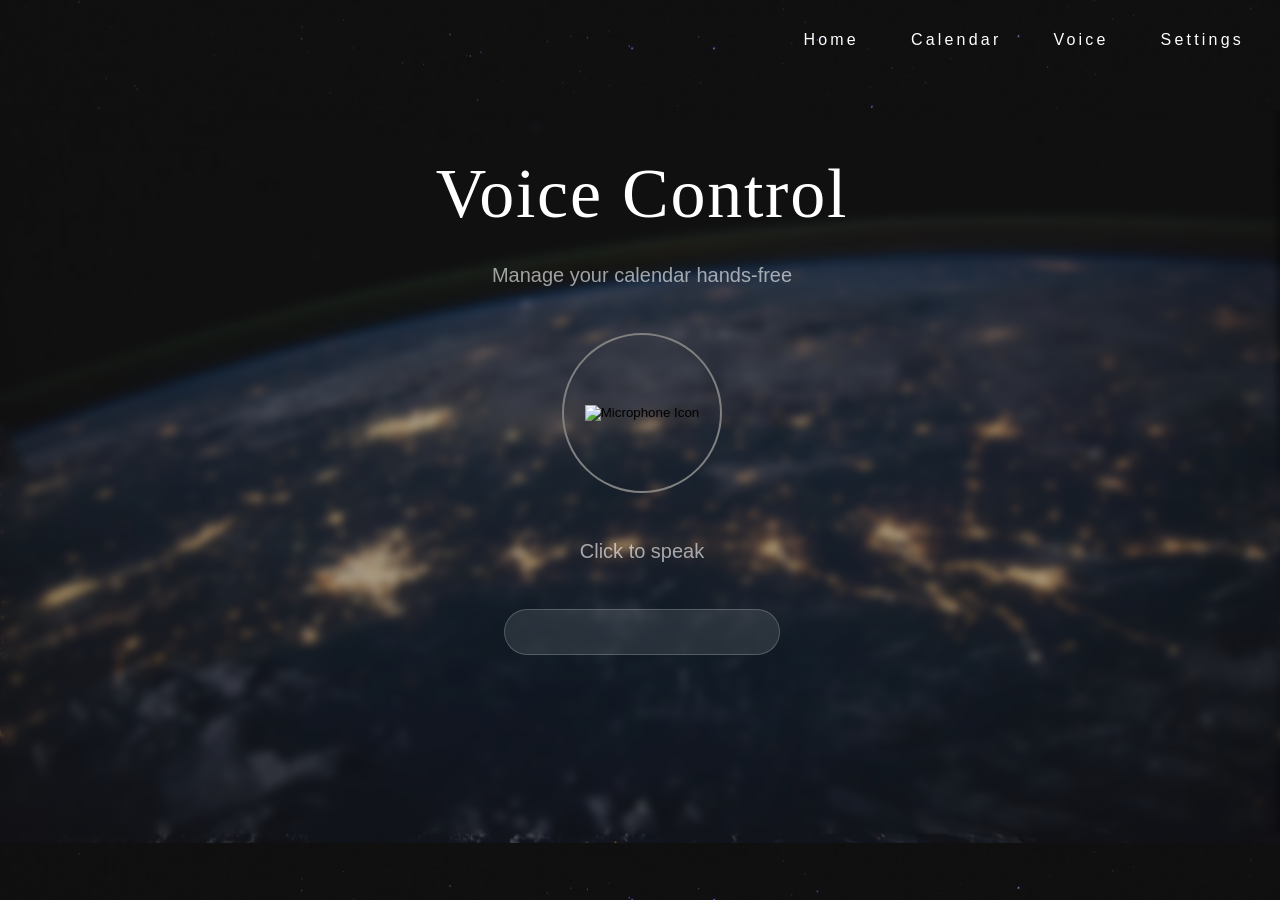
==== frontend/index.html @ 43124d57 "integrate with backend" ====
<!DOCTYPE html>
<html lang="en">
<head>
    <meta charset="UTF-8">
    <meta name="viewport" content="width=device-width, initial-scale=1.0">
    <title>VoiceCal</title>
    <link rel="stylesheet" href="styles.css">

</head>
<body>

    <div class="top-bar">
        <button class="top-bar-btn">Home</button>
        <button class="top-bar-btn">Calendar</button>
        <button class="top-bar-btn">Voice</button>
        <button class="top-bar-btn">Settings</button>

    </div>



    <div class="main-container">
        <h1 class="container-title">Voice Control</h1>
        <p class="container-desc">Manage your calendar hands-free</p>
        <button class="primary-button">
            <img src="components/microphone.png" alt="Microphone Icon" class="button-icon">
        </button>

        <p class="container-desc2">Click to speak</p>

        <div class="speech-container">
        <p id="status"></p>
        </div>

    </div>

    <script src="script.js"></script>
</body>
</html>
---- frontend/styles.css ----
body{
    margin: 0;
    padding: 0;
    background-image: url(components/Earth-wallpaper.png);
    background-size: cover;
    background-position: center;
    
}

body::before {
    content: '';
    position: fixed;
    top: 0;
    left: 0;
    width: 100%;
    height: 100%;
    background-color: rgba(38, 38, 38, 0.4); 
    pointer-events: none;
    z-index: 0;
}

.top-bar, .main-container {
    position: relative;
    z-index: 1;
}

.top-bar{
    background-color: transparent;
    width: 100%;
    height: 80px;
    position: fixed;
    top: 0;
    left: 0;
    display: flex;
    justify-content: flex-end;
    align-items: center;
}

.top-bar-btn{
    background-color: transparent;
    border: none;
    color: white;
    font-size: 16px;
    margin-right: 20px;
    cursor: pointer;
    padding: 8px 16px;        
    letter-spacing: 0.2em;         
    transition: all 0.3s ease;   
}


.top-bar-btn:hover {
    opacity: 0.8;
    letter-spacing: 0.25em;
}



.main-container{
    display: flex;
    flex-direction: column;
    align-items: center;
    justify-self: center;
    margin-top: 110px;
    width: 100vw;
    height: 80vh;
    font-family: Arial, sans-serif;
    background-color: transparent;
    backdrop-filter: blur(4px);  /* Try change here  (delete or change the px)*/
    border: 2px solid transparent;
}

.container-title{
    color: white;
    font-size: 70px;
    line-height: 1;
    font-weight: 300;
    letter-spacing: 0.025em;
    margin-bottom: 1rem;  
    font-family: ui-serif, Georgia, Cambria, "Times New Roman", Times, serif;

}

.container-desc{
    color: rgba(255, 255, 255, 0.6);
    font-size: 20px;
    line-height: 1.25rem;
    margin-bottom: 3rem;
}

.primary-button{
    background-color: transparent;
    border-radius: 50%;
    border: 2px solid grey;
    width: 160px;
    height: 160px;
    backdrop-filter: blur(4px);
}

.primary-button:hover{
    background-color: rgba(255, 255, 255, 0.1);
    border-color: white;
    cursor: pointer;   
}

.button-icon{
    width: 80px;
    height: 80px;
}

.container-desc2{
    color: rgba(255, 255, 255, 0.6);
    font-size: 20px;
    line-height: 1.25rem;
    margin-top: 3rem;
    margin-bottom: 3rem;
    font-weight: 300;

}


.speech-container{
    display: flex;
    align-items: center;
    justify-content: center;
    padding: 12px 12px;
    border-radius: 9999px;
    background-color: rgba(255, 255, 255, 0.1);
    backdrop-filter: blur(4px);
    border: 1px solid rgba(255, 255, 255, 0.2);
    width: 250px;
    height: 20px;
}

#status{
    color: rgba(255, 255, 255, 0.6);
    font-size: 15px;
    line-height: 1.25rem;
    margin-top: 3rem;
    margin-bottom: 3rem;
    font-weight: 300;

}
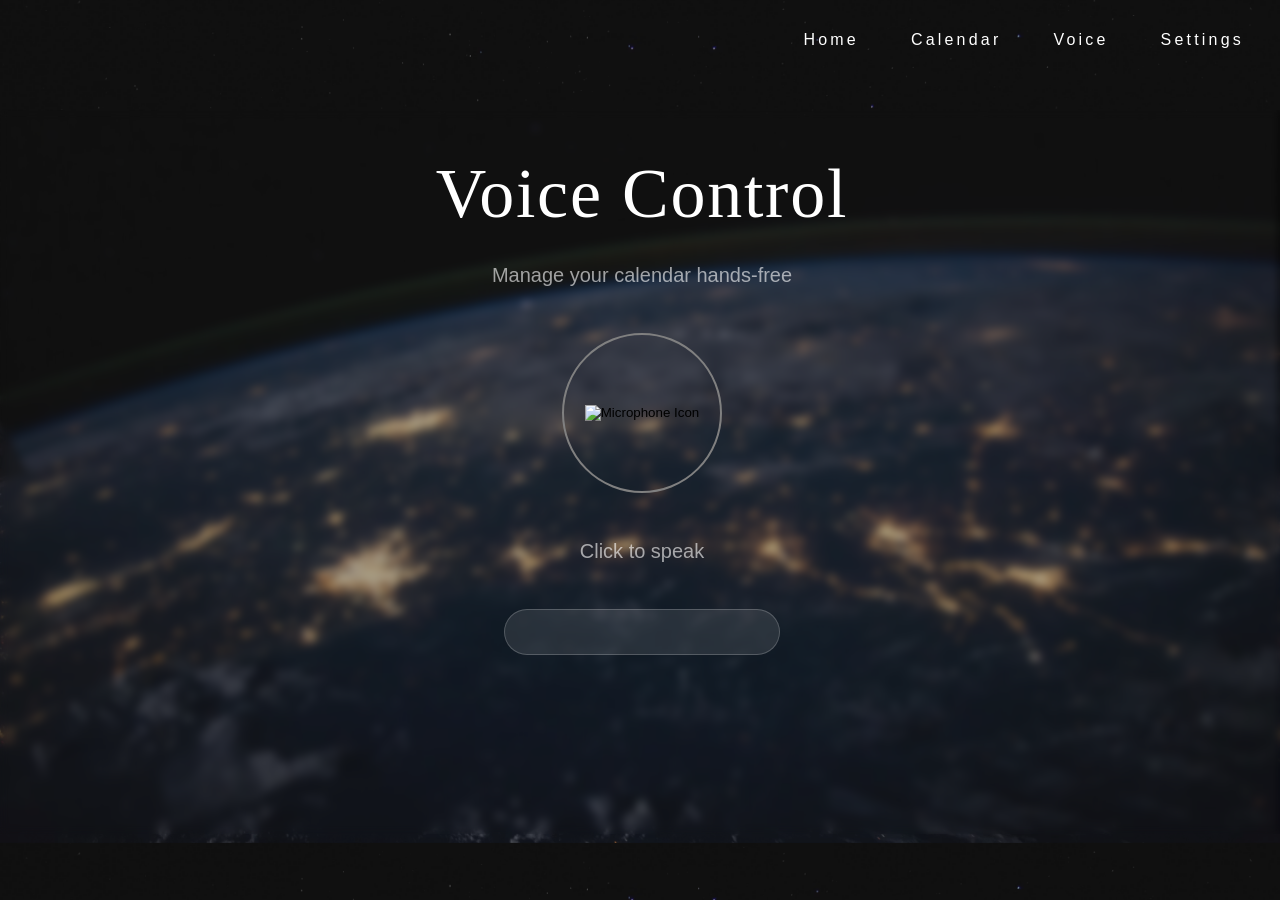
==== commit 45fe3977: "Added event listener to the home button to navigate back to homepage.html but MOVE IT LATER TO SCRIP" ====
--- a/frontend/index.html
+++ b/frontend/index.html
@@ -10,7 +10,7 @@
 <body>
 
     <div class="top-bar">
-        <button class="top-bar-btn">Home</button>
+        <button id="home-btn" class="top-bar-btn">Home</button>
         <button class="top-bar-btn">Calendar</button>
         <button class="top-bar-btn">Voice</button>
         <button class="top-bar-btn">Settings</button>
@@ -35,6 +35,7 @@
     </div>
 
     <script src="script.js"></script>
+    <script src="script2.js"></script>
 </body>
 </html>
 
--- a/frontend/styles.css
+++ b/frontend/styles.css
@@ -4,6 +4,7 @@
     background-image: url(components/Earth-wallpaper.png);
     background-size: cover;
     background-position: center;
+    overflow: hidden;
     
 }
 
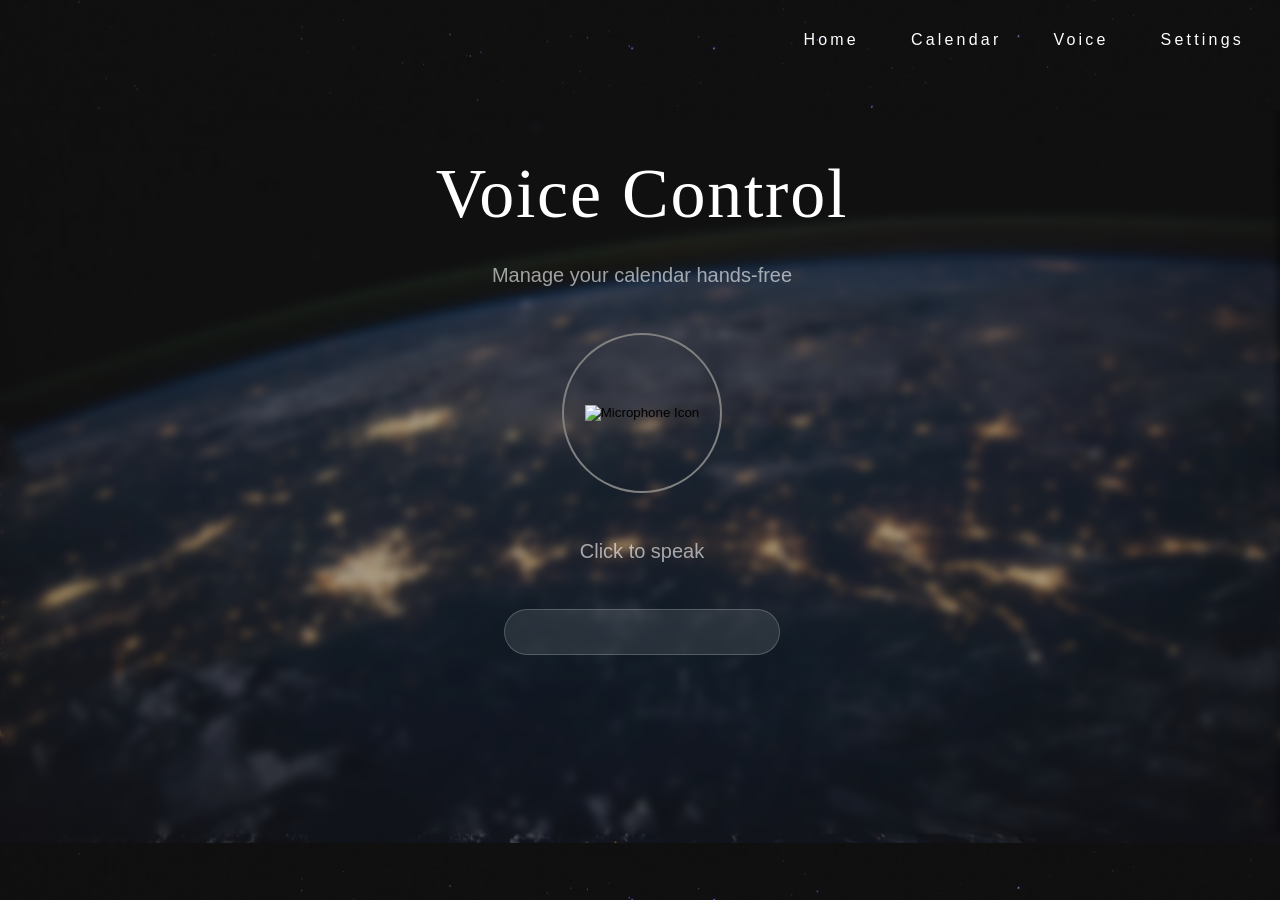
==== commit f11b299e: "ready to deploy" ====
--- a/frontend/index.html
+++ b/frontend/index.html
@@ -10,7 +10,7 @@
 <body>
 
     <div class="top-bar">
-        <button id="home-btn" class="top-bar-btn">Home</button>
+        <button class="top-bar-btn">Home</button>
         <button class="top-bar-btn">Calendar</button>
         <button class="top-bar-btn">Voice</button>
         <button class="top-bar-btn">Settings</button>
@@ -22,7 +22,7 @@
     <div class="main-container">
         <h1 class="container-title">Voice Control</h1>
         <p class="container-desc">Manage your calendar hands-free</p>
-        <button class="primary-button">
+        <button class="primary-button", id="micButton">
             <img src="components/microphone.png" alt="Microphone Icon" class="button-icon">
         </button>
 
@@ -35,7 +35,6 @@
     </div>
 
     <script src="script.js"></script>
-    <script src="script2.js"></script>
 </body>
 </html>
 
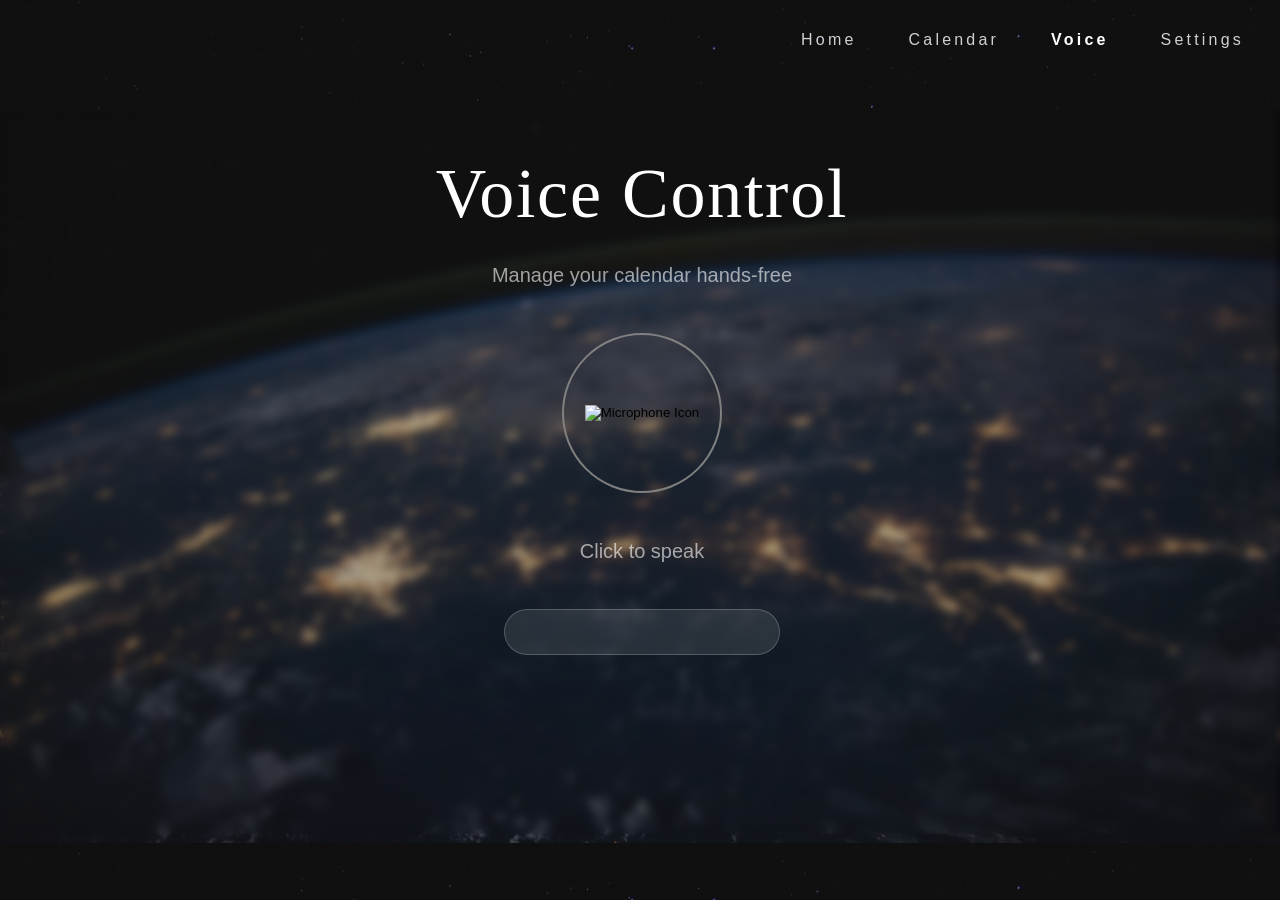
==== commit aa5598fa: "Upgraded UI Fixed the homepage.html but missing a right side component (will follow-up), filled both" ====
--- a/frontend/index.html
+++ b/frontend/index.html
@@ -10,9 +10,9 @@
 <body>
 
     <div class="top-bar">
-        <button class="top-bar-btn">Home</button>
+        <button id="homepage" class="top-bar-btn">Home</button>
         <button class="top-bar-btn">Calendar</button>
-        <button class="top-bar-btn">Voice</button>
+        <button id="voicepage" class="top-bar-btn">Voice</button>
         <button class="top-bar-btn">Settings</button>
 
     </div>
--- a/frontend/styles.css
+++ b/frontend/styles.css
@@ -5,6 +5,7 @@
     background-size: cover;
     background-position: center;
     overflow: hidden;
+    
     
 }
 
@@ -18,6 +19,7 @@
     background-color: rgba(38, 38, 38, 0.4); 
     pointer-events: none;
     z-index: 0;
+    
 }
 
 .top-bar, .main-container {
@@ -40,13 +42,20 @@
 .top-bar-btn{
     background-color: transparent;
     border: none;
-    color: white;
+    color: rgba(255, 255, 255, 0.809);
     font-size: 16px;
     margin-right: 20px;
     cursor: pointer;
     padding: 8px 16px;        
     letter-spacing: 0.2em;         
-    transition: all 0.3s ease;   
+    transition: all 0.3s ease;  
+    animation-name: fadeInUp;
+    animation-duration: 3s; 
+}
+
+#voicepage{
+    color: white;
+    font-weight: 800;
 }
 
 
@@ -79,6 +88,8 @@
     letter-spacing: 0.025em;
     margin-bottom: 1rem;  
     font-family: ui-serif, Georgia, Cambria, "Times New Roman", Times, serif;
+    animation-name: fadeIn;
+    animation-duration: 2s;
 
 }
 
@@ -87,6 +98,8 @@
     font-size: 20px;
     line-height: 1.25rem;
     margin-bottom: 3rem;
+    animation-name: pulse;
+    animation-duration: 0.6s;
 }
 
 .primary-button{
@@ -102,6 +115,12 @@
     background-color: rgba(255, 255, 255, 0.1);
     border-color: white;
     cursor: pointer;   
+}
+
+.primary-button:active{
+    background-color: rgb(255, 0, 0);
+    border-color: white;
+    box-shadow: rgba(255, 75, 75, 0.644) 0px 0px 10px, rgb(255, 138, 138) 0px 0px 20px, rgba(250, 75, 75, 0.714) 0px 0px 30px;
 }
 
 .button-icon{
@@ -116,6 +135,8 @@
     margin-top: 3rem;
     margin-bottom: 3rem;
     font-weight: 300;
+    animation-name: fadeInUp;
+    animation-duration: 1s;
 
 }
 
@@ -131,6 +152,8 @@
     border: 1px solid rgba(255, 255, 255, 0.2);
     width: 250px;
     height: 20px;
+    animation-name: fadeIn;
+    animation-duration: 4s;
 }
 
 #status{
@@ -143,6 +166,101 @@
 
 }
 
-
-
-
+@keyframes playfulBounce {
+  0%, 100% {
+    transform: translateY(0);
+  }
+  40% {
+    transform: translateY(-16px);
+  }
+  60% {
+    transform: translateY(-8px);
+  }
+}
+
+@keyframes pulse {
+    0% {
+        transform: scale(1);
+        opacity: 1;
+    }
+    50% {
+        transform: scale(1.05);
+        opacity: 0.8;
+    }
+    100% {
+        transform: scale(1);
+        opacity: 1;
+    }
+}
+
+@keyframes fadeIn {
+    from {
+        opacity: 0;
+    }
+    to {
+        opacity: 1;
+    }
+}
+
+@keyframes fadeInUp {
+    from {
+        opacity: 0;
+        transform: translateY(20px);
+    }
+    to {
+        opacity: 1;
+        transform: translateY(0);
+    }
+}
+
+@keyframes fadeInLeft {
+    from {
+        opacity: 0;
+        transform: translateX(-20px);
+    }
+    to {
+        opacity: 1;
+        transform: translateX(0);
+    }
+}
+
+@keyframes fadeInRight {
+    from {
+        opacity: 0;
+        transform: translateX(20px);
+    }
+    to {
+        opacity: 1;
+        transform: translateX(0);
+    }
+}
+
+
+@keyframes fadeInUpExtra{
+    from {
+        opacity: 0;
+        transform: translateY(40px);
+    }
+
+    to{
+        opacity: 1;
+        transform: translateY(0);
+    }
+}
+
+
+@keyframes fadeInDown {
+    from {
+        opacity: 0;
+        transform: translateY(-20px);
+    }
+    to {
+        opacity: 1;
+        transform: translateY(0);
+    }
+}
+    
+
+
+
+
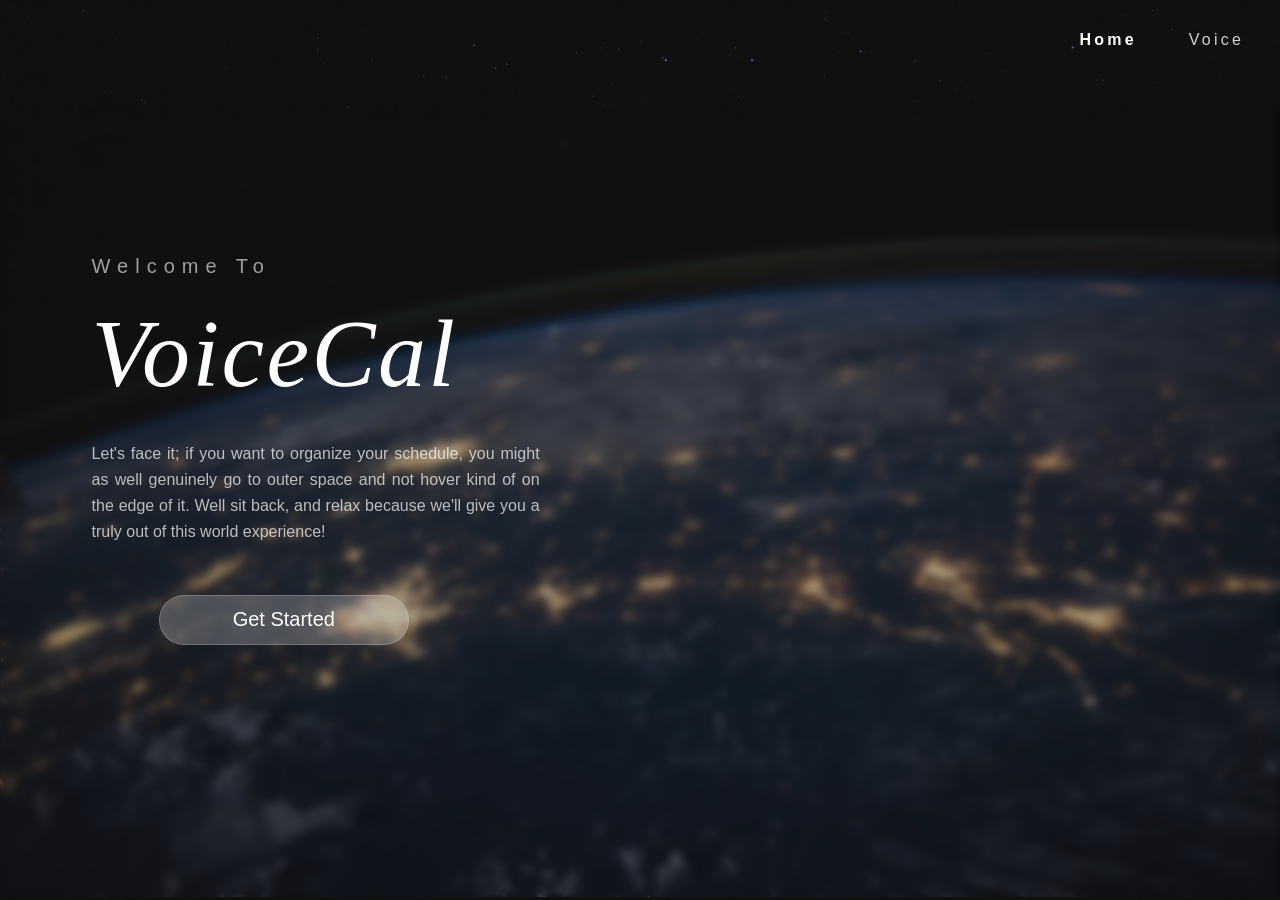
==== commit 82667e75: "fix button issues" ====
--- a/frontend/index.html
+++ b/frontend/index.html
@@ -5,40 +5,34 @@
     <meta name="viewport" content="width=device-width, initial-scale=1.0">
     <title>VoiceCal</title>
     <link rel="stylesheet" href="styles.css">
-
 </head>
 <body>
 
     <div class="top-bar">
         <button id="homepage" class="top-bar-btn">Home</button>
-        <button class="top-bar-btn">Calendar</button>
         <button id="voicepage" class="top-bar-btn">Voice</button>
-        <button class="top-bar-btn">Settings</button>
-
     </div>
-
-
 
     <div class="main-container">
         <h1 class="container-title">Voice Control</h1>
         <p class="container-desc">Manage your calendar hands-free</p>
-        <button class="primary-button", id="micButton">
+
+        <button class="primary-button" id="micButton">
             <img src="components/microphone.png" alt="Microphone Icon" class="button-icon">
         </button>
 
-        <p class="container-desc2">Click to speak</p>
+        <p class="container-desc2">Tap to speak &middot; tap again to stop</p>
 
         <div class="speech-container">
-        <p id="status"></p>
+            <p id="status">Ready when you are</p>
         </div>
 
+        <button id="calendarButton" class="calendar-button">
+            <span class="calendar-dot"></span>
+            Open Google Calendar
+        </button>
     </div>
 
     <script src="script.js"></script>
 </body>
 </html>
-
-
-
-
-
--- a/frontend/styles.css
+++ b/frontend/styles.css
@@ -103,29 +103,95 @@
 }
 
 .primary-button{
-    background-color: transparent;
+    display: flex;
+    align-items: center;
+    justify-content: center;
+    background-color: rgba(255, 255, 255, 0.05);
     border-radius: 50%;
-    border: 2px solid grey;
+    border: 2px solid rgba(255, 255, 255, 0.35);
     width: 160px;
     height: 160px;
     backdrop-filter: blur(4px);
+    cursor: pointer;
+    /* animate shape + colour changes so the circle->square recording state morphs smoothly */
+    transition: background-color 0.3s ease, border-color 0.3s ease,
+                border-radius 0.35s ease, box-shadow 0.3s ease, transform 0.15s ease;
 }
 
 .primary-button:hover{
-    background-color: rgba(255, 255, 255, 0.1);
+    background-color: rgba(255, 255, 255, 0.12);
     border-color: white;
-    cursor: pointer;   
 }
 
 .primary-button:active{
-    background-color: rgb(255, 0, 0);
-    border-color: white;
-    box-shadow: rgba(255, 75, 75, 0.644) 0px 0px 10px, rgb(255, 138, 138) 0px 0px 20px, rgba(250, 75, 75, 0.714) 0px 0px 30px;
+    transform: scale(0.96);
+}
+
+/* ===== RECORDING STATE ===== */
+/* While the browser is listening, the mic button morphs into a glowing red
+   square so it's obvious recording is in progress. Removing the class restores
+   the normal circular button. */
+.primary-button.recording{
+    background-color: rgb(220, 38, 38);
+    border-color: rgba(255, 138, 138, 0.9);
+    border-radius: 28px;
+    animation: recordPulse 1.4s ease-in-out infinite;
+}
+
+.primary-button.recording .button-icon{
+    /* render the mic icon in white-ish tone while recording */
+    filter: brightness(0) invert(1);
+}
+
+@keyframes recordPulse {
+    0%, 100% {
+        box-shadow: 0 0 0 0 rgba(220, 38, 38, 0.55);
+        transform: scale(1);
+    }
+    50% {
+        box-shadow: 0 0 0 22px rgba(220, 38, 38, 0);
+        transform: scale(1.06);
+    }
 }
 
 .button-icon{
     width: 80px;
     height: 80px;
+}
+
+/* ===== CALENDAR VERIFY BUTTON ===== */
+.calendar-button{
+    display: none; /* shown by script.js once the session is confirmed */
+    align-items: center;
+    gap: 10px;
+    margin-top: 1.5rem;
+    padding: 12px 22px;
+    border-radius: 9999px;
+    background-color: rgba(255, 255, 255, 0.12);
+    border: 1px solid rgba(255, 255, 255, 0.25);
+    backdrop-filter: blur(4px);
+    color: rgba(255, 255, 255, 0.92);
+    font-size: 15px;
+    font-family: Verdana, Geneva, Tahoma, sans-serif;
+    letter-spacing: 0.02em;
+    cursor: pointer;
+    transition: all 0.25s ease;
+    animation-name: fadeInUp;
+    animation-duration: 1.5s;
+}
+
+.calendar-button:hover{
+    background-color: rgba(255, 255, 255, 0.22);
+    border-color: rgba(255, 255, 255, 0.5);
+    transform: translateY(-1px);
+}
+
+.calendar-dot{
+    width: 9px;
+    height: 9px;
+    border-radius: 50%;
+    background-color: #34d399;
+    box-shadow: 0 0 8px #34d399;
 }
 
 .container-desc2{
@@ -145,25 +211,24 @@
     display: flex;
     align-items: center;
     justify-content: center;
-    padding: 12px 12px;
+    padding: 14px 24px;
     border-radius: 9999px;
     background-color: rgba(255, 255, 255, 0.1);
     backdrop-filter: blur(4px);
     border: 1px solid rgba(255, 255, 255, 0.2);
-    width: 250px;
-    height: 20px;
+    min-width: 250px;
+    max-width: 80vw;
+    text-align: center;
     animation-name: fadeIn;
     animation-duration: 4s;
 }
 
 #status{
-    color: rgba(255, 255, 255, 0.6);
+    color: rgba(255, 255, 255, 0.75);
     font-size: 15px;
-    line-height: 1.25rem;
-    margin-top: 3rem;
-    margin-bottom: 3rem;
+    line-height: 1.4;
+    margin: 0;
     font-weight: 300;
-
 }
 
 @keyframes playfulBounce {
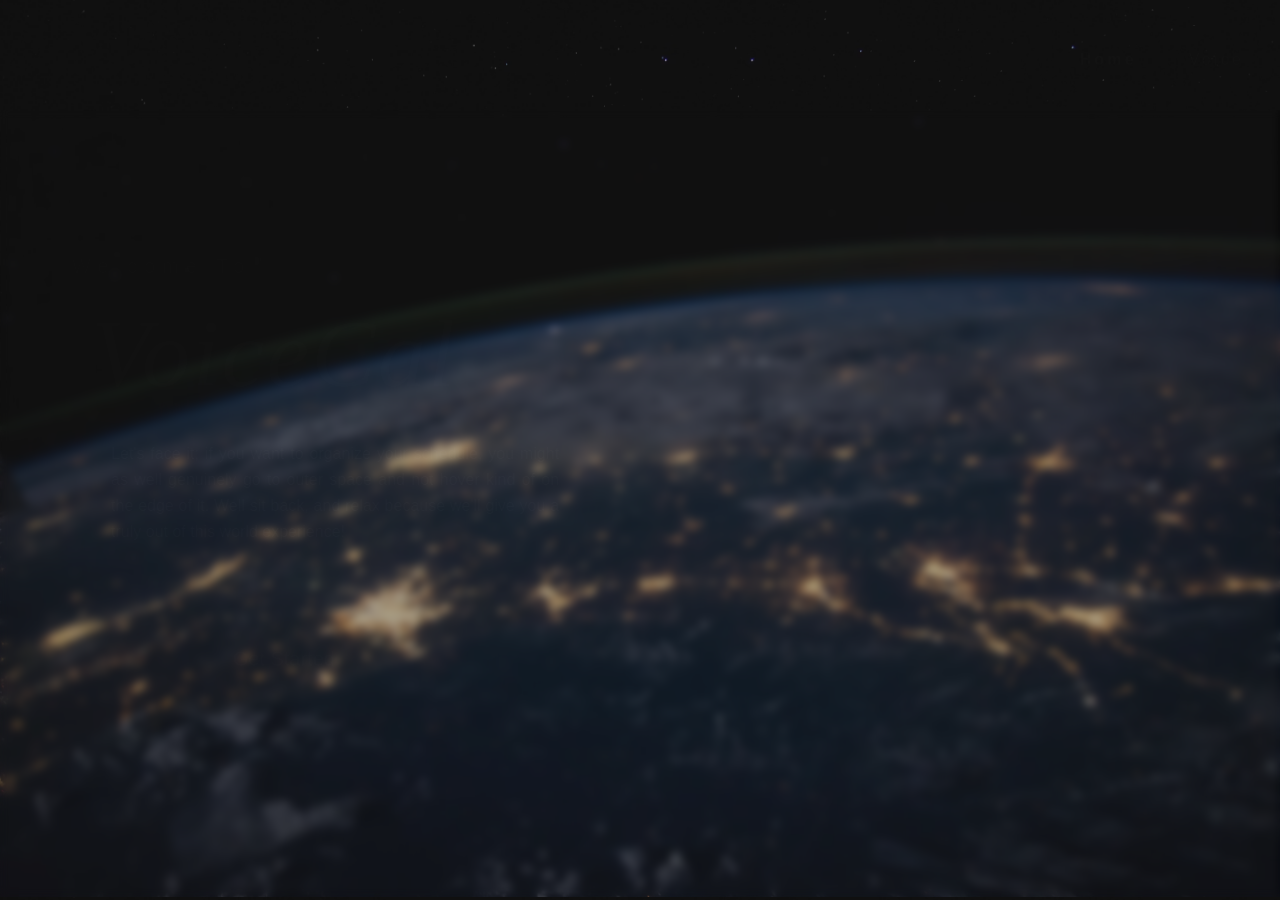
==== commit d243999a: "clean up css code" ====
--- a/frontend/index.html
+++ b/frontend/index.html
@@ -4,6 +4,7 @@
     <meta charset="UTF-8">
     <meta name="viewport" content="width=device-width, initial-scale=1.0">
     <title>VoiceCal</title>
+    <link rel="stylesheet" href="shared.css">
     <link rel="stylesheet" href="styles.css">
 </head>
 <body>
--- a/frontend/shared.css
+++ b/frontend/shared.css
@@ -0,0 +1,95 @@
+/* ===== SHARED STYLES =====
+   Common layout, top bar and animations used by both index.html (voice page)
+   and homepage.html. Page-specific rules live in styles.css / styles2.css. */
+
+body::before {
+    content: '';
+    position: fixed;
+    top: 0;
+    left: 0;
+    width: 100%;
+    height: 100%;
+    background-color: rgba(38, 38, 38, 0.4);
+    pointer-events: none;
+    z-index: 0;
+}
+
+.top-bar, .main-container {
+    position: relative;
+    z-index: 1;
+}
+
+.top-bar{
+    background-color: transparent;
+    width: 100%;
+    height: 80px;
+    position: fixed;
+    top: 0;
+    left: 0;
+    display: flex;
+    justify-content: flex-end;
+    align-items: center;
+}
+
+.top-bar-btn{
+    background-color: transparent;
+    border: none;
+    color: rgba(255, 255, 255, 0.809);
+    font-size: 16px;
+    margin-right: 20px;
+    cursor: pointer;
+    padding: 8px 16px;
+    letter-spacing: 0.2em;
+    transition: all 0.3s ease;
+    animation-name: fadeInUp;
+    animation-duration: 3s;
+}
+
+.top-bar-btn:hover {
+    opacity: 0.8;
+    letter-spacing: 0.25em;
+}
+
+.main-container{
+    display: flex;
+    align-items: center;
+    justify-self: center;
+    margin-top: 110px;
+    width: 100vw;
+    font-family: Arial, sans-serif;
+    background-color: transparent;
+    backdrop-filter: blur(4px);
+    border: 2px solid transparent;
+}
+
+/* ===== ANIMATIONS ===== */
+@keyframes pulse {
+    0%   { transform: scale(1);    opacity: 1; }
+    50%  { transform: scale(1.05); opacity: 0.8; }
+    100% { transform: scale(1);    opacity: 1; }
+}
+
+@keyframes fadeIn {
+    from { opacity: 0; }
+    to   { opacity: 1; }
+}
+
+@keyframes fadeInUp {
+    from { opacity: 0; transform: translateY(20px); }
+    to   { opacity: 1; transform: translateY(0); }
+}
+
+@keyframes fadeInLeft {
+    from { opacity: 0; transform: translateX(-20px); }
+    to   { opacity: 1; transform: translateX(0); }
+}
+
+@keyframes fadeInRight {
+    from { opacity: 0; transform: translateX(20px); }
+    to   { opacity: 1; transform: translateX(0); }
+}
+
+@keyframes fadeInUpExtra {
+    from { opacity: 0; transform: translateY(40px); }
+    to   { opacity: 1; transform: translateY(0); }
+}
--- a/frontend/styles.css
+++ b/frontend/styles.css
@@ -1,3 +1,6 @@
+/* ===== VOICE PAGE (index.html) =====
+   Shared layout, top bar and animations live in shared.css. */
+
 body{
     margin: 0;
     padding: 0;
@@ -5,52 +8,6 @@
     background-size: cover;
     background-position: center;
     overflow: hidden;
-    
-    
-}
-
-body::before {
-    content: '';
-    position: fixed;
-    top: 0;
-    left: 0;
-    width: 100%;
-    height: 100%;
-    background-color: rgba(38, 38, 38, 0.4); 
-    pointer-events: none;
-    z-index: 0;
-    
-}
-
-.top-bar, .main-container {
-    position: relative;
-    z-index: 1;
-}
-
-.top-bar{
-    background-color: transparent;
-    width: 100%;
-    height: 80px;
-    position: fixed;
-    top: 0;
-    left: 0;
-    display: flex;
-    justify-content: flex-end;
-    align-items: center;
-}
-
-.top-bar-btn{
-    background-color: transparent;
-    border: none;
-    color: rgba(255, 255, 255, 0.809);
-    font-size: 16px;
-    margin-right: 20px;
-    cursor: pointer;
-    padding: 8px 16px;        
-    letter-spacing: 0.2em;         
-    transition: all 0.3s ease;  
-    animation-name: fadeInUp;
-    animation-duration: 3s; 
 }
 
 #voicepage{
@@ -58,26 +15,9 @@
     font-weight: 800;
 }
 
-
-.top-bar-btn:hover {
-    opacity: 0.8;
-    letter-spacing: 0.25em;
-}
-
-
-
 .main-container{
-    display: flex;
     flex-direction: column;
-    align-items: center;
-    justify-self: center;
-    margin-top: 110px;
-    width: 100vw;
     height: 80vh;
-    font-family: Arial, sans-serif;
-    background-color: transparent;
-    backdrop-filter: blur(4px);  /* Try change here  (delete or change the px)*/
-    border: 2px solid transparent;
 }
 
 .container-title{
@@ -86,11 +26,10 @@
     line-height: 1;
     font-weight: 300;
     letter-spacing: 0.025em;
-    margin-bottom: 1rem;  
+    margin-bottom: 1rem;
     font-family: ui-serif, Georgia, Cambria, "Times New Roman", Times, serif;
     animation-name: fadeIn;
     animation-duration: 2s;
-
 }
 
 .container-desc{
@@ -203,9 +142,7 @@
     font-weight: 300;
     animation-name: fadeInUp;
     animation-duration: 1s;
-
 }
-
 
 .speech-container{
     display: flex;
@@ -230,102 +167,3 @@
     margin: 0;
     font-weight: 300;
 }
-
-@keyframes playfulBounce {
-  0%, 100% {
-    transform: translateY(0);
-  }
-  40% {
-    transform: translateY(-16px);
-  }
-  60% {
-    transform: translateY(-8px);
-  }
-}
-
-@keyframes pulse {
-    0% {
-        transform: scale(1);
-        opacity: 1;
-    }
-    50% {
-        transform: scale(1.05);
-        opacity: 0.8;
-    }
-    100% {
-        transform: scale(1);
-        opacity: 1;
-    }
-}
-
-@keyframes fadeIn {
-    from {
-        opacity: 0;
-    }
-    to {
-        opacity: 1;
-    }
-}
-
-@keyframes fadeInUp {
-    from {
-        opacity: 0;
-        transform: translateY(20px);
-    }
-    to {
-        opacity: 1;
-        transform: translateY(0);
-    }
-}
-
-@keyframes fadeInLeft {
-    from {
-        opacity: 0;
-        transform: translateX(-20px);
-    }
-    to {
-        opacity: 1;
-        transform: translateX(0);
-    }
-}
-
-@keyframes fadeInRight {
-    from {
-        opacity: 0;
-        transform: translateX(20px);
-    }
-    to {
-        opacity: 1;
-        transform: translateX(0);
-    }
-}
-
-
-@keyframes fadeInUpExtra{
-    from {
-        opacity: 0;
-        transform: translateY(40px);
-    }
-
-    to{
-        opacity: 1;
-        transform: translateY(0);
-    }
-}
-
-
-@keyframes fadeInDown {
-    from {
-        opacity: 0;
-        transform: translateY(-20px);
-    }
-    to {
-        opacity: 1;
-        transform: translateY(0);
-    }
-}
-    
-
-
-
-
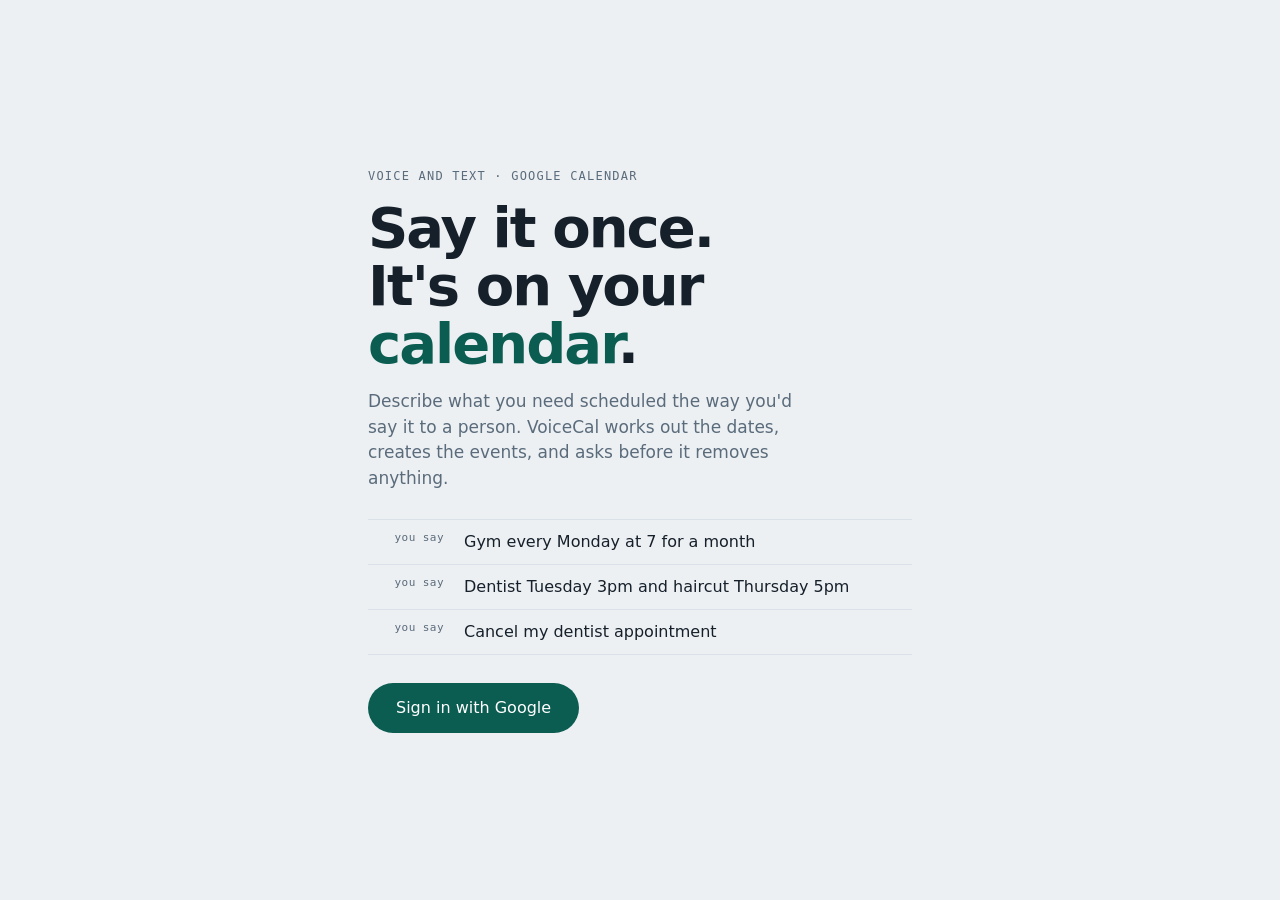
==== commit 07d5aaa6: "add bunch of new features e.g: type, deleting and creating multiple event..." ====
--- a/frontend/index.html
+++ b/frontend/index.html
@@ -1,39 +1,66 @@
 <!DOCTYPE html>
 <html lang="en">
 <head>
-    <meta charset="UTF-8">
-    <meta name="viewport" content="width=device-width, initial-scale=1.0">
-    <title>VoiceCal</title>
-    <link rel="stylesheet" href="shared.css">
-    <link rel="stylesheet" href="styles.css">
+<meta charset="UTF-8">
+<meta name="viewport" content="width=device-width, initial-scale=1.0">
+<title>VoiceCal</title>
+<link rel="preconnect" href="https://fonts.googleapis.com">
+<link rel="preconnect" href="https://fonts.gstatic.com" crossorigin>
+<link href="https://fonts.googleapis.com/css2?family=IBM+Plex+Mono&family=Space+Grotesk:wght@400;500;700&display=swap" rel="stylesheet">
+<link rel="stylesheet" href="app.css">
 </head>
 <body>
 
-    <div class="top-bar">
-        <button id="homepage" class="top-bar-btn">Home</button>
-        <button id="voicepage" class="top-bar-btn">Voice</button>
+<div class="page">
+
+    <header class="masthead">
+        <div class="masthead__inner">
+            <p class="wordmark">Voice<span>Cal</span></p>
+            <div class="masthead__spacer"></div>
+            <span class="masthead__email" id="userEmail"></span>
+            <a class="linkout" href="https://calendar.google.com" target="_blank" rel="noopener">Open calendar</a>
+        </div>
+    </header>
+
+    <div class="log-scroll" id="logScroll">
+        <div class="log" id="log">
+            <div class="opener" id="opener">
+                <p class="opener__lead">Tell VoiceCal what belongs on your calendar.</p>
+                <p class="opener__sub">Type it or tap the mic — both go the same place.</p>
+                <div class="suggestions" id="suggestions">
+                    <button class="suggestion" type="button">Lunch with Sarah Friday at noon</button>
+                    <button class="suggestion" type="button">Gym every Monday at 7am for a month</button>
+                    <button class="suggestion" type="button">Dentist Tuesday 3pm and haircut Thursday 5pm</button>
+                    <button class="suggestion" type="button">What's on my calendar this week?</button>
+                    <button class="suggestion" type="button">Cancel my dentist appointment</button>
+                </div>
+            </div>
+        </div>
     </div>
 
-    <div class="main-container">
-        <h1 class="container-title">Voice Control</h1>
-        <p class="container-desc">Manage your calendar hands-free</p>
-
-        <button class="primary-button" id="micButton">
-            <img src="components/microphone.png" alt="Microphone Icon" class="button-icon">
-        </button>
-
-        <p class="container-desc2">Tap to speak &middot; tap again to stop</p>
-
-        <div class="speech-container">
-            <p id="status">Ready when you are</p>
-        </div>
-
-        <button id="calendarButton" class="calendar-button">
-            <span class="calendar-dot"></span>
-            Open Google Calendar
-        </button>
+    <div class="composer-bar">
+        <form class="composer" id="composer">
+            <button type="button" class="icon-btn icon-btn--mic" id="micButton" aria-label="Start voice input" title="Start voice input">
+                <svg viewBox="0 0 24 24" fill="none" stroke="currentColor" stroke-width="1.8" stroke-linecap="round" aria-hidden="true">
+                    <rect x="9" y="2" width="6" height="12" rx="3"></rect>
+                    <path d="M5 11a7 7 0 0 0 14 0"></path>
+                    <path d="M12 18v4"></path>
+                </svg>
+            </button>
+            <input class="composer__input" id="commandInput" type="text" autocomplete="off"
+                   placeholder="Type or tap the mic…" aria-label="Your calendar request">
+            <button type="submit" class="icon-btn icon-btn--send" id="sendButton" aria-label="Send request" title="Send">
+                <svg viewBox="0 0 24 24" fill="none" stroke="currentColor" stroke-width="1.8" stroke-linecap="round" stroke-linejoin="round" aria-hidden="true">
+                    <path d="M12 19V5"></path>
+                    <path d="M5 12l7-7 7 7"></path>
+                </svg>
+            </button>
+        </form>
+        <p class="composer__hint" id="hint" role="status" aria-live="polite"></p>
     </div>
 
-    <script src="script.js"></script>
+</div>
+
+<script src="script.js"></script>
 </body>
 </html>
--- a/frontend/app.css
+++ b/frontend/app.css
@@ -0,0 +1,442 @@
+/* VoiceCal — a day-planner page you can talk to.
+   The conversation is ruled like an agenda: a mono time gutter down the left,
+   hairlines between entries, and a continuous spine at the gutter edge. */
+
+:root {
+    --ink: #16202A;
+    --ink-soft: #5A6B7B;
+    --paper: #EDF0F3;
+    --surface: #FFFFFF;
+    --rule: #DBE1E8;
+    --accent: #0B5D51;
+    --accent-wash: #E6EFED;
+    --alert: #9F1239;
+    --alert-wash: #FBE9EE;
+
+    --gutter: 4.75rem;
+    --page: 46rem;
+    --radius: 6px;
+
+    --font-ui: "Space Grotesk", "Segoe UI", system-ui, -apple-system, sans-serif;
+    --font-mono: "IBM Plex Mono", ui-monospace, "SF Mono", Menlo, monospace;
+}
+
+*, *::before, *::after { box-sizing: border-box; }
+
+html, body {
+    height: 100%;
+    margin: 0;
+}
+
+body {
+    background: var(--paper);
+    color: var(--ink);
+    font-family: var(--font-ui);
+    font-size: 16px;
+    line-height: 1.5;
+    -webkit-font-smoothing: antialiased;
+}
+
+button { font: inherit; color: inherit; cursor: pointer; }
+
+:focus-visible {
+    outline: 2px solid var(--accent);
+    outline-offset: 2px;
+    border-radius: 3px;
+}
+
+/* ---------- Masthead ---------- */
+
+.masthead {
+    border-bottom: 1px solid var(--rule);
+    background: var(--surface);
+}
+
+.masthead__inner {
+    max-width: var(--page);
+    margin: 0 auto;
+    padding: 0.875rem 1.25rem;
+    display: flex;
+    align-items: center;
+    gap: 1rem;
+}
+
+.wordmark {
+    font-size: 1.0625rem;
+    font-weight: 700;
+    letter-spacing: -0.02em;
+    margin: 0;
+}
+
+.wordmark span { color: var(--accent); }
+
+.masthead__spacer { flex: 1; }
+
+.masthead__email {
+    font-family: var(--font-mono);
+    font-size: 0.75rem;
+    color: var(--ink-soft);
+}
+
+.linkout {
+    font-size: 0.8125rem;
+    font-weight: 500;
+    color: var(--accent);
+    background: none;
+    border: 1px solid var(--rule);
+    border-radius: var(--radius);
+    padding: 0.375rem 0.75rem;
+    text-decoration: none;
+    white-space: nowrap;
+}
+
+.linkout:hover { border-color: var(--accent); background: var(--accent-wash); }
+
+/* ---------- The planner page ---------- */
+
+.page {
+    display: flex;
+    flex-direction: column;
+    height: 100%;
+}
+
+.log-scroll {
+    flex: 1;
+    overflow-y: auto;
+}
+
+.log {
+    position: relative;
+    max-width: var(--page);
+    margin: 0 auto;
+    padding: 0 1.25rem 1.5rem;
+}
+
+/* The spine: one continuous rule at the gutter edge, the way a planner page
+   has a printed margin line. */
+.log::before {
+    content: "";
+    position: absolute;
+    top: 0;
+    bottom: 0;
+    left: calc(1.25rem + var(--gutter));
+    width: 1px;
+    background: var(--rule);
+}
+
+.entry {
+    display: grid;
+    grid-template-columns: var(--gutter) 1fr;
+    gap: 0 1.25rem;
+    padding: 1rem 0;
+    border-top: 1px solid var(--rule);
+    animation: settle 0.22s ease-out;
+}
+
+.entry:first-child { border-top: none; }
+
+@keyframes settle {
+    from { opacity: 0; transform: translateY(4px); }
+    to   { opacity: 1; transform: none; }
+}
+
+.entry__time {
+    font-family: var(--font-mono);
+    font-size: 0.6875rem;
+    color: var(--ink-soft);
+    letter-spacing: 0.04em;
+    padding-top: 0.2rem;
+    text-align: right;
+}
+
+.entry__body { min-width: 0; }
+
+.entry__who {
+    font-size: 0.6875rem;
+    font-weight: 700;
+    letter-spacing: 0.08em;
+    text-transform: uppercase;
+    color: var(--ink-soft);
+    margin: 0 0 0.25rem;
+}
+
+.entry--you .entry__who { color: var(--ink); }
+
+.entry__text { margin: 0; overflow-wrap: anywhere; }
+
+.entry--pending .entry__text { color: var(--ink-soft); }
+
+/* ---------- Event cards ---------- */
+
+.events { margin: 0.625rem 0 0; padding: 0; list-style: none; }
+
+.event {
+    background: var(--surface);
+    border: 1px solid var(--rule);
+    border-left: 3px solid var(--accent);
+    border-radius: var(--radius);
+    padding: 0.625rem 0.75rem;
+    margin-bottom: 0.375rem;
+}
+
+.event__title { font-weight: 500; }
+
+.event__meta {
+    font-family: var(--font-mono);
+    font-size: 0.75rem;
+    color: var(--ink-soft);
+    margin-top: 0.125rem;
+}
+
+.event__repeat {
+    display: inline-block;
+    font-family: var(--font-ui);
+    font-size: 0.625rem;
+    font-weight: 700;
+    letter-spacing: 0.06em;
+    text-transform: uppercase;
+    color: var(--accent);
+    background: var(--accent-wash);
+    border-radius: 3px;
+    padding: 0.0625rem 0.3125rem;
+    margin-left: 0.4375rem;
+    vertical-align: 1px;
+}
+
+.event__link {
+    font-size: 0.75rem;
+    color: var(--accent);
+    text-decoration: none;
+    border-bottom: 1px solid transparent;
+}
+
+.event__link:hover { border-bottom-color: currentColor; }
+
+/* ---------- Delete confirmation ---------- */
+
+.confirm {
+    background: var(--alert-wash);
+    border: 1px solid var(--alert);
+    border-radius: var(--radius);
+    padding: 0.875rem;
+    margin-top: 0.625rem;
+}
+
+.confirm__summary { margin: 0 0 0.75rem; font-weight: 500; }
+
+.confirm__actions { display: flex; gap: 0.5rem; }
+
+.btn {
+    border-radius: var(--radius);
+    border: 1px solid var(--rule);
+    background: var(--surface);
+    padding: 0.4375rem 0.875rem;
+    font-size: 0.875rem;
+    font-weight: 500;
+}
+
+.btn:hover { border-color: var(--ink-soft); }
+
+.btn--danger {
+    background: var(--alert);
+    border-color: var(--alert);
+    color: #fff;
+}
+
+.btn--danger:hover { filter: brightness(1.12); border-color: var(--alert); }
+
+.btn[disabled] { opacity: 0.45; cursor: default; }
+
+/* ---------- Empty state ---------- */
+
+.opener { padding: 3rem 0 1.5rem; }
+
+.opener__lead {
+    font-size: 1.375rem;
+    font-weight: 500;
+    letter-spacing: -0.02em;
+    margin: 0 0 0.375rem;
+    max-width: 24ch;
+}
+
+.opener__sub { color: var(--ink-soft); margin: 0 0 1.25rem; }
+
+.suggestions { display: flex; flex-wrap: wrap; gap: 0.4375rem; }
+
+.suggestion {
+    background: var(--surface);
+    border: 1px solid var(--rule);
+    border-radius: 100px;
+    padding: 0.375rem 0.8125rem;
+    font-size: 0.8125rem;
+    color: var(--ink-soft);
+    text-align: left;
+}
+
+.suggestion:hover { border-color: var(--accent); color: var(--accent); }
+
+/* ---------- Composer ---------- */
+
+.composer-bar {
+    border-top: 1px solid var(--rule);
+    background: var(--surface);
+}
+
+.composer {
+    max-width: var(--page);
+    margin: 0 auto;
+    padding: 0.75rem 1.25rem;
+    display: flex;
+    align-items: center;
+    gap: 0.5rem;
+}
+
+.composer__input {
+    flex: 1;
+    min-width: 0;
+    font: inherit;
+    color: var(--ink);
+    background: var(--paper);
+    border: 1px solid var(--rule);
+    border-radius: 100px;
+    padding: 0.625rem 1rem;
+}
+
+.composer__input::placeholder { color: var(--ink-soft); }
+.composer__input:focus { outline: none; border-color: var(--accent); background: var(--surface); }
+
+.icon-btn {
+    flex: none;
+    width: 2.625rem;
+    height: 2.625rem;
+    display: grid;
+    place-items: center;
+    border: 1px solid var(--rule);
+    border-radius: 50%;
+    background: var(--surface);
+    color: var(--ink);
+}
+
+.icon-btn:hover:not([disabled]) { border-color: var(--accent); color: var(--accent); }
+.icon-btn[disabled] { opacity: 0.4; cursor: default; }
+.icon-btn svg { width: 1.125rem; height: 1.125rem; }
+
+.icon-btn--send { background: var(--accent); border-color: var(--accent); color: #fff; }
+.icon-btn--send:hover:not([disabled]) { filter: brightness(1.15); color: #fff; }
+
+/* Listening: the one place the interface moves on its own. */
+.icon-btn--mic.listening {
+    background: var(--alert);
+    border-color: var(--alert);
+    color: #fff;
+    animation: listening 1.4s ease-in-out infinite;
+}
+
+@keyframes listening {
+    0%, 100% { box-shadow: 0 0 0 0 rgba(159, 18, 57, 0.35); }
+    50%      { box-shadow: 0 0 0 7px rgba(159, 18, 57, 0); }
+}
+
+.composer__hint {
+    max-width: var(--page);
+    margin: 0 auto;
+    padding: 0 1.25rem 0.75rem;
+    font-size: 0.75rem;
+    color: var(--ink-soft);
+    min-height: 1.1em;
+}
+
+/* ---------- Landing ---------- */
+
+.landing {
+    min-height: 100%;
+    display: grid;
+    place-items: center;
+    padding: 2rem 1.25rem;
+}
+
+.landing__card { max-width: 34rem; width: 100%; }
+
+.landing__eyebrow {
+    font-family: var(--font-mono);
+    font-size: 0.75rem;
+    letter-spacing: 0.1em;
+    text-transform: uppercase;
+    color: var(--ink-soft);
+    margin: 0 0 0.875rem;
+}
+
+.landing__title {
+    font-size: clamp(2.25rem, 7vw, 3.5rem);
+    font-weight: 700;
+    letter-spacing: -0.035em;
+    line-height: 1.04;
+    margin: 0 0 1rem;
+}
+
+.landing__title span { color: var(--accent); }
+
+.landing__body { font-size: 1.0625rem; color: var(--ink-soft); margin: 0 0 1.75rem; max-width: 40ch; }
+
+/* Sample lines, ruled like the log they'll appear in. */
+.samples {
+    border-top: 1px solid var(--rule);
+    margin: 0 0 1.75rem;
+    padding: 0;
+    list-style: none;
+}
+
+.samples li {
+    display: grid;
+    grid-template-columns: var(--gutter) 1fr;
+    gap: 1.25rem;
+    border-bottom: 1px solid var(--rule);
+    padding: 0.625rem 0;
+}
+
+.samples b {
+    font-family: var(--font-mono);
+    font-size: 0.6875rem;
+    font-weight: 400;
+    color: var(--ink-soft);
+    letter-spacing: 0.04em;
+    text-align: right;
+}
+
+.cta {
+    background: var(--accent);
+    color: #fff;
+    border: none;
+    border-radius: 100px;
+    padding: 0.8125rem 1.75rem;
+    font-size: 1rem;
+    font-weight: 500;
+}
+
+.cta:hover { filter: brightness(1.15); }
+
+.notice {
+    margin: 1.25rem 0 0;
+    padding: 0.75rem 0.875rem;
+    background: var(--alert-wash);
+    border: 1px solid var(--alert);
+    border-radius: var(--radius);
+    font-size: 0.875rem;
+}
+
+[hidden] { display: none !important; }
+
+/* ---------- Narrow screens ---------- */
+
+@media (max-width: 34rem) {
+    :root { --gutter: 3.25rem; }
+    .log::before { left: calc(1rem + var(--gutter)); }
+    .log, .composer, .composer__hint, .masthead__inner { padding-left: 1rem; padding-right: 1rem; }
+    .entry { gap: 0 0.875rem; }
+    .samples li { gap: 0.875rem; }
+    .masthead__email { display: none; }
+}
+
+@media (prefers-reduced-motion: reduce) {
+    *, *::before, *::after { animation: none !important; transition: none !important; }
+}
